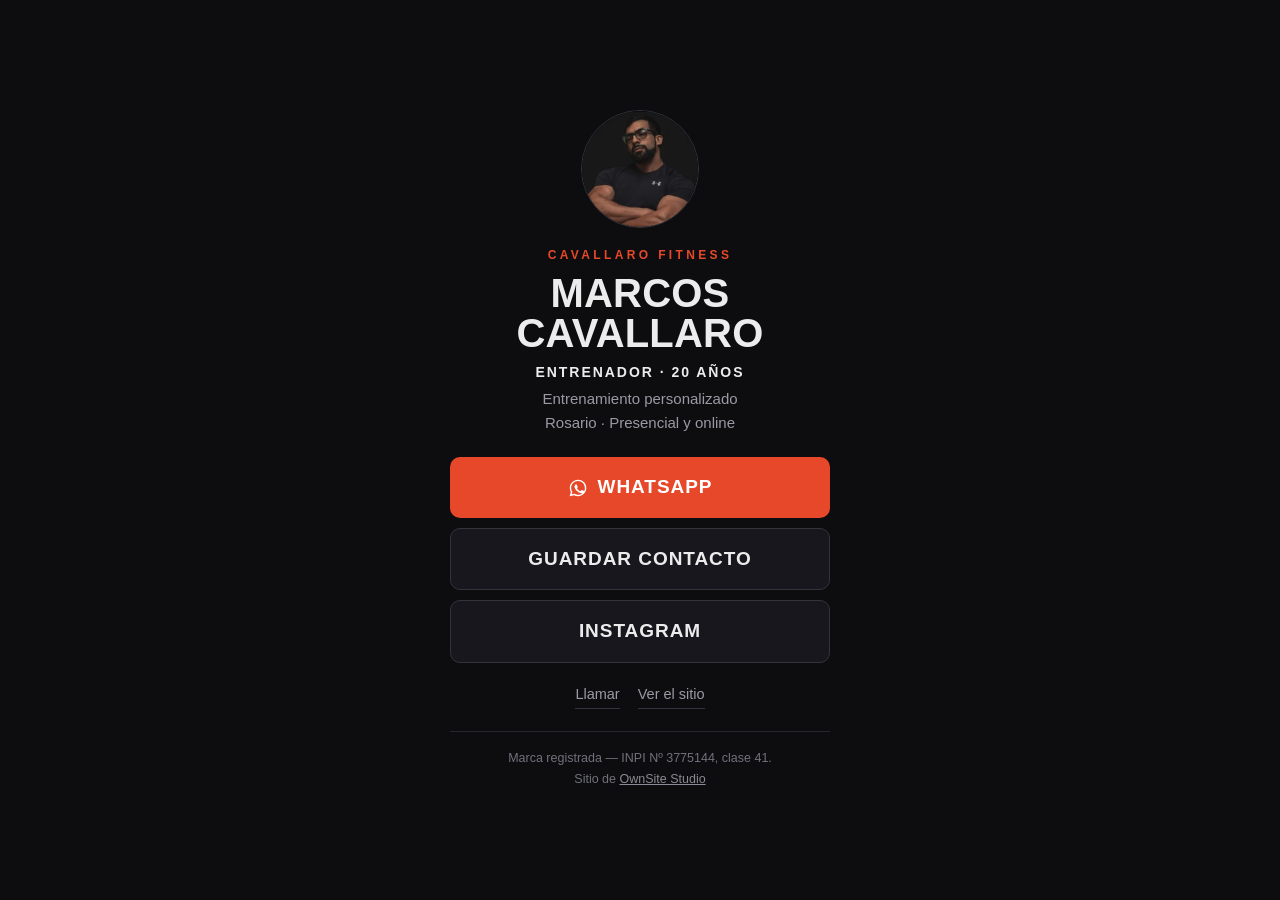
==== tarjeta/index.html @ d70a86bc "V1 del sitio de Cavallaro Fitness Dos páginas estáticas derivadas del expediente de investigación y " ====
<!doctype html>
<html lang="es-AR">
<head>
<meta charset="utf-8">
<meta name="viewport" content="width=device-width, initial-scale=1, viewport-fit=cover">

<!-- ═══ V1 EN REVISIÓN — quitar esta línea para indexar (ver DEPLOY.md) ═══ -->
<meta name="robots" content="noindex, nofollow">

<title>Marcos Cavallaro | Contacto</title>
<meta name="description" content="Contacto de Marcos Cavallaro — Cavallaro Fitness. Entrenamiento personalizado, presencial en Rosario y online. WhatsApp e Instagram.">
<link rel="canonical" href="https://hernancapucci.github.io/cavallaro-fitness/tarjeta/">

<meta property="og:type" content="profile">
<meta property="og:locale" content="es_AR">
<meta property="og:site_name" content="Cavallaro Fitness">
<meta property="og:title" content="Marcos Cavallaro | Contacto">
<meta property="og:description" content="Entrenador. Entrenamiento personalizado, presencial en Rosario y online.">
<meta property="og:url" content="https://hernancapucci.github.io/cavallaro-fitness/tarjeta/">
<meta property="og:image" content="https://hernancapucci.github.io/cavallaro-fitness/assets/img/og.jpg">
<meta property="og:image:width" content="1200">
<meta property="og:image:height" content="630">
<meta name="twitter:card" content="summary_large_image">

<meta name="theme-color" content="#0d0d10">
<link rel="icon" href="../assets/img/favicon.svg" type="image/svg+xml">
<link rel="apple-touch-icon" href="../assets/img/apple-touch-icon.png">

<style>
@font-face{font-family:'Barlow Condensed';src:url('../assets/fonts/barlow-condensed-600.woff2') format('woff2');font-weight:600;font-style:normal;font-display:swap}
@font-face{font-family:'Barlow Condensed';src:url('../assets/fonts/barlow-condensed-700.woff2') format('woff2');font-weight:700;font-style:normal;font-display:swap}
:root{--bg:#0d0d10;--card:#17171d;--line:#26262e;--line2:#33333d;--tx:#ececed;--mut:#9a9aa4;--acc:#e8482a;--acc2:#ff6a3d;
--disp:'Barlow Condensed',"Helvetica Neue",Arial,sans-serif;--body:-apple-system,BlinkMacSystemFont,"Segoe UI",Roboto,"Helvetica Neue",Arial,sans-serif}
*,*::before,*::after{box-sizing:border-box}
html{-webkit-text-size-adjust:100%}
body{margin:0;background:var(--bg);color:var(--tx);font-family:var(--body);font-size:16px;line-height:1.6;-webkit-font-smoothing:antialiased;
display:flex;flex-direction:column;align-items:center;justify-content:center;min-height:100svh;padding:26px 18px calc(26px + env(safe-area-inset-bottom))}
img{max-width:100%;height:auto;display:block}
.card{width:100%;max-width:380px;text-align:center}
.ph{width:118px;height:118px;margin:0 auto 18px;border-radius:50%;overflow:hidden;border:1px solid var(--line2);background:#000}
.ph img{width:100%;height:100%;object-fit:cover}
.brand{font-family:var(--disp);font-weight:700;text-transform:uppercase;letter-spacing:.28em;font-size:12px;color:var(--acc);margin:0 0 8px}
h1{font-family:var(--disp);font-weight:700;text-transform:uppercase;font-size:40px;line-height:1;letter-spacing:.005em;margin:0 0 8px}
.role{font-family:var(--disp);font-weight:600;text-transform:uppercase;letter-spacing:.14em;font-size:14px;color:var(--tx);margin:0 0 4px}
.svc{color:var(--mut);font-size:15px;margin:0 0 22px}
.acts{display:flex;flex-direction:column;gap:10px;margin-bottom:20px}
.btn{display:flex;align-items:center;justify-content:center;gap:10px;font-family:var(--disp);font-weight:700;text-transform:uppercase;letter-spacing:.05em;font-size:19px;text-decoration:none;padding:15px 20px;border-radius:10px;min-height:54px}
.btn svg{width:20px;height:20px;flex:none;fill:currentColor}
.btn-p{background:var(--acc);color:#fff}
.btn-p:hover{background:var(--acc2)}
.btn-s{background:var(--card);color:var(--tx);border:1px solid var(--line2)}
.btn-s:hover{border-color:var(--mut)}
.links{display:flex;gap:18px;justify-content:center;flex-wrap:wrap;font-size:14.5px;margin-bottom:22px}
.links a{color:var(--mut);text-decoration:none;border-bottom:1px solid var(--line2);padding-bottom:2px}
.links a:hover{color:var(--tx)}
.foot{border-top:1px solid var(--line);padding-top:16px;color:#71717b;font-size:12.5px;line-height:1.7}
.foot a{color:#8a8a94}
</style>
</head>
<body>

<main class="card">
  <div class="ph">
    <picture>
      <source srcset="../assets/img/retrato-320.webp" type="image/webp">
      <img src="../assets/img/retrato-320.jpg" width="320" height="320" alt="Marcos Cavallaro." fetchpriority="high">
    </picture>
  </div>

  <p class="brand">Cavallaro Fitness</p>
  <h1>Marcos Cavallaro</h1>
  <p class="role">Entrenador · 20 años</p>
  <p class="svc">Entrenamiento personalizado<br>Rosario · Presencial y online</p>

  <div class="acts">
    <a class="btn btn-p" data-cta="tarjeta-whatsapp" href="https://wa.me/5493413357925?text=Hola%20Marcos%2C%20me%20lleg%C3%B3%20tu%20tarjeta%20y%20quer%C3%ADa%20consultarte%20por%20entrenamiento." target="_blank" rel="noopener">
      <svg viewBox="0 0 24 24" aria-hidden="true"><path d="M12.04 2C6.58 2 2.13 6.45 2.13 11.91c0 1.75.46 3.45 1.32 4.95L2 22l5.25-1.38a9.9 9.9 0 0 0 4.79 1.22h.01c5.46 0 9.91-4.45 9.91-9.91 0-2.65-1.03-5.14-2.9-7.01A9.82 9.82 0 0 0 12.04 2zm0 1.67c2.2 0 4.27.86 5.83 2.42a8.2 8.2 0 0 1 2.41 5.82c0 4.54-3.7 8.24-8.25 8.24a8.24 8.24 0 0 1-4.2-1.15l-.3-.18-3.12.82.83-3.04-.2-.31a8.2 8.2 0 0 1-1.26-4.38c0-4.54 3.7-8.24 8.26-8.24zm-2.5 4.1c-.19 0-.5.07-.76.35-.26.29-1 .98-1 2.38s1.03 2.76 1.17 2.95c.14.19 2 3.05 4.85 4.16 2.37.93 2.85.75 3.36.7.51-.05 1.65-.67 1.88-1.32.23-.65.23-1.21.16-1.33-.07-.11-.26-.18-.54-.32-.28-.14-1.65-.81-1.9-.9-.26-.1-.44-.14-.63.14-.19.28-.72.9-.88 1.09-.16.19-.32.21-.6.07-.28-.14-1.18-.44-2.25-1.39-.83-.74-1.39-1.65-1.55-1.93-.16-.28-.02-.43.12-.57.13-.13.28-.33.42-.5.14-.16.19-.28.28-.47.09-.19.05-.35-.02-.49-.07-.14-.62-1.52-.87-2.08-.21-.48-.43-.49-.62-.5h-.53z"/></svg>
      WhatsApp
    </a>
    <a class="btn btn-s" data-cta="vcard" href="../marcos-cavallaro.vcf" download="marcos-cavallaro.vcf" type="text/vcard">Guardar contacto</a>
    <a class="btn btn-s" data-cta="tarjeta-instagram" href="https://www.instagram.com/cavallarofitness/" target="_blank" rel="me noopener">Instagram</a>
  </div>

  <nav class="links">
    <a href="tel:+5493413357925" data-cta="tarjeta-tel">Llamar</a>
    <a href="../" data-cta="tarjeta-sitio">Ver el sitio</a>
  </nav>

  <div class="foot">
    Marca registrada — INPI Nº 3775144, clase 41.<br>
    Sitio de <a href="https://ownsitestudio.com" target="_blank" rel="noopener nofollow">OwnSite Studio</a>
  </div>
</main>

<script type="application/ld+json">
{
  "@context": "https://schema.org",
  "@graph": [
    {
      "@type": "WebPage",
      "@id": "https://hernancapucci.github.io/cavallaro-fitness/tarjeta/#webpage",
      "url": "https://hernancapucci.github.io/cavallaro-fitness/tarjeta/",
      "name": "Marcos Cavallaro | Contacto",
      "isPartOf": { "@id": "https://hernancapucci.github.io/cavallaro-fitness/#website" },
      "about": { "@id": "https://hernancapucci.github.io/cavallaro-fitness/#marcos" },
      "inLanguage": "es-AR"
    },
    {
      "@type": "Person",
      "@id": "https://hernancapucci.github.io/cavallaro-fitness/#marcos",
      "name": "Marcos Cavallaro",
      "jobTitle": "Entrenador",
      "url": "https://hernancapucci.github.io/cavallaro-fitness/",
      "telephone": "+5493413357925",
      "sameAs": ["https://www.instagram.com/cavallarofitness/"]
    }
  ]
}
</script>

</body>
</html>
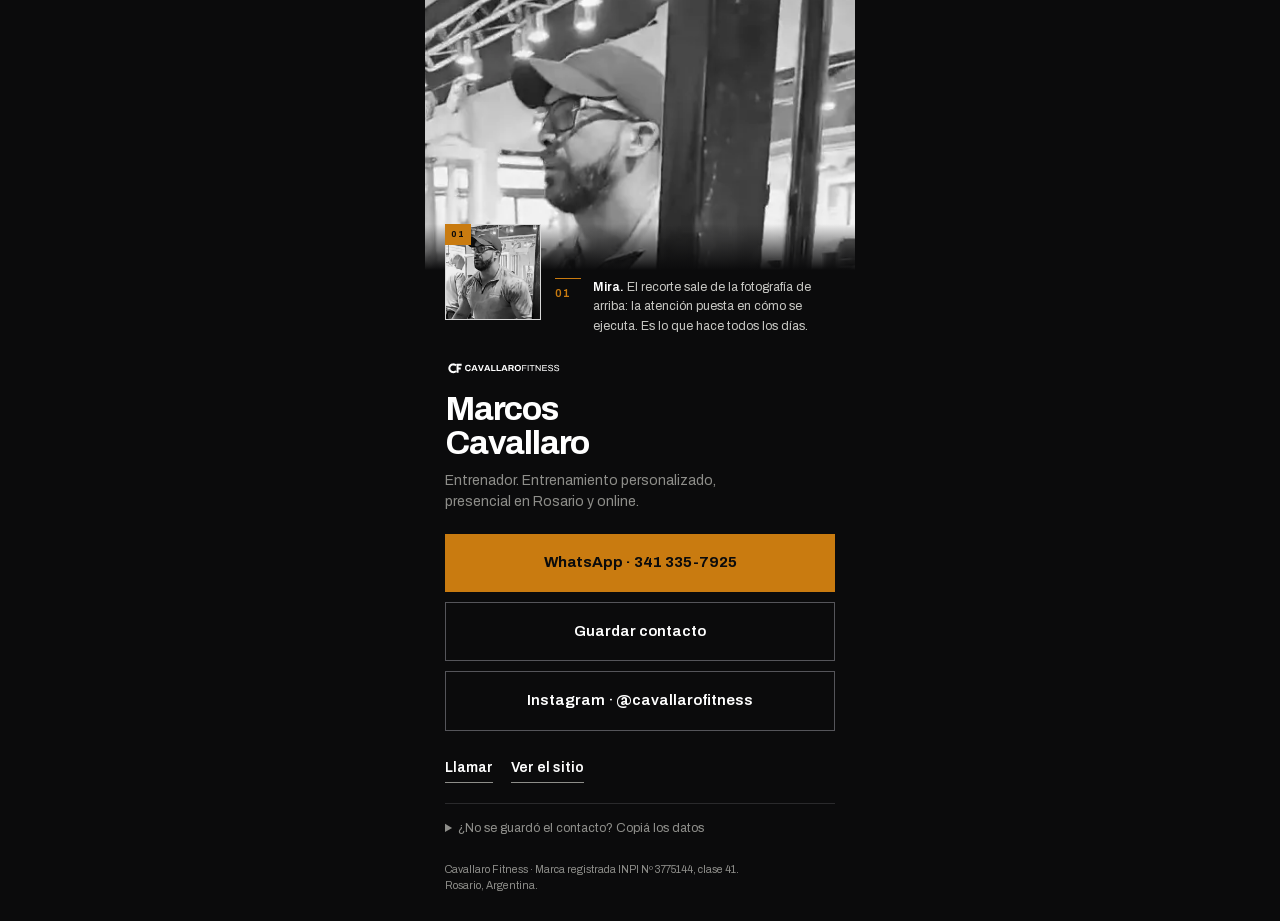
==== commit 5009f27c: "V2: reconstrucción del sitio sobre el sistema visual aprobado Reemplaza la V1 (Barlow Condensed + ro" ====
--- a/tarjeta/index.html
+++ b/tarjeta/index.html
@@ -6,89 +6,104 @@
 
 <!-- ═══ V1 EN REVISIÓN — quitar esta línea para indexar (ver DEPLOY.md) ═══ -->
 <meta name="robots" content="noindex, nofollow">
+<!-- ═════════════════════════════════════════════════════════════════════ -->
 
-<title>Marcos Cavallaro | Contacto</title>
-<meta name="description" content="Contacto de Marcos Cavallaro — Cavallaro Fitness. Entrenamiento personalizado, presencial en Rosario y online. WhatsApp e Instagram.">
+<title>Marcos Cavallaro — Tarjeta de contacto</title>
+<meta name="description" content="Tarjeta de contacto de Marcos Cavallaro — Cavallaro Fitness. Entrenador en Rosario y online. WhatsApp, guardar contacto e Instagram.">
 <link rel="canonical" href="https://hernancapucci.github.io/cavallaro-fitness/tarjeta/">
 
 <meta property="og:type" content="profile">
 <meta property="og:locale" content="es_AR">
 <meta property="og:site_name" content="Cavallaro Fitness">
-<meta property="og:title" content="Marcos Cavallaro | Contacto">
-<meta property="og:description" content="Entrenador. Entrenamiento personalizado, presencial en Rosario y online.">
+<meta property="og:title" content="Marcos Cavallaro — Tarjeta de contacto">
+<meta property="og:description" content="Entrenador. Entrenamiento personalizado en Rosario y online.">
 <meta property="og:url" content="https://hernancapucci.github.io/cavallaro-fitness/tarjeta/">
 <meta property="og:image" content="https://hernancapucci.github.io/cavallaro-fitness/assets/img/og.jpg">
 <meta property="og:image:width" content="1200">
 <meta property="og:image:height" content="630">
 <meta name="twitter:card" content="summary_large_image">
 
-<meta name="theme-color" content="#0d0d10">
+<meta name="theme-color" content="#0B0B0C">
 <link rel="icon" href="../assets/img/favicon.svg" type="image/svg+xml">
 <link rel="apple-touch-icon" href="../assets/img/apple-touch-icon.png">
 
+<link rel="preload" href="../assets/fonts/archivo-var.woff2" as="font" type="font/woff2" crossorigin>
+<link rel="stylesheet" href="../assets/css/site.css">
 <style>
-@font-face{font-family:'Barlow Condensed';src:url('../assets/fonts/barlow-condensed-600.woff2') format('woff2');font-weight:600;font-style:normal;font-display:swap}
-@font-face{font-family:'Barlow Condensed';src:url('../assets/fonts/barlow-condensed-700.woff2') format('woff2');font-weight:700;font-style:normal;font-display:swap}
-:root{--bg:#0d0d10;--card:#17171d;--line:#26262e;--line2:#33333d;--tx:#ececed;--mut:#9a9aa4;--acc:#e8482a;--acc2:#ff6a3d;
---disp:'Barlow Condensed',"Helvetica Neue",Arial,sans-serif;--body:-apple-system,BlinkMacSystemFont,"Segoe UI",Roboto,"Helvetica Neue",Arial,sans-serif}
-*,*::before,*::after{box-sizing:border-box}
-html{-webkit-text-size-adjust:100%}
-body{margin:0;background:var(--bg);color:var(--tx);font-family:var(--body);font-size:16px;line-height:1.6;-webkit-font-smoothing:antialiased;
-display:flex;flex-direction:column;align-items:center;justify-content:center;min-height:100svh;padding:26px 18px calc(26px + env(safe-area-inset-bottom))}
-img{max-width:100%;height:auto;display:block}
-.card{width:100%;max-width:380px;text-align:center}
-.ph{width:118px;height:118px;margin:0 auto 18px;border-radius:50%;overflow:hidden;border:1px solid var(--line2);background:#000}
-.ph img{width:100%;height:100%;object-fit:cover}
-.brand{font-family:var(--disp);font-weight:700;text-transform:uppercase;letter-spacing:.28em;font-size:12px;color:var(--acc);margin:0 0 8px}
-h1{font-family:var(--disp);font-weight:700;text-transform:uppercase;font-size:40px;line-height:1;letter-spacing:.005em;margin:0 0 8px}
-.role{font-family:var(--disp);font-weight:600;text-transform:uppercase;letter-spacing:.14em;font-size:14px;color:var(--tx);margin:0 0 4px}
-.svc{color:var(--mut);font-size:15px;margin:0 0 22px}
-.acts{display:flex;flex-direction:column;gap:10px;margin-bottom:20px}
-.btn{display:flex;align-items:center;justify-content:center;gap:10px;font-family:var(--disp);font-weight:700;text-transform:uppercase;letter-spacing:.05em;font-size:19px;text-decoration:none;padding:15px 20px;border-radius:10px;min-height:54px}
-.btn svg{width:20px;height:20px;flex:none;fill:currentColor}
-.btn-p{background:var(--acc);color:#fff}
-.btn-p:hover{background:var(--acc2)}
-.btn-s{background:var(--card);color:var(--tx);border:1px solid var(--line2)}
-.btn-s:hover{border-color:var(--mut)}
-.links{display:flex;gap:18px;justify-content:center;flex-wrap:wrap;font-size:14.5px;margin-bottom:22px}
-.links a{color:var(--mut);text-decoration:none;border-bottom:1px solid var(--line2);padding-bottom:2px}
-.links a:hover{color:var(--tx)}
-.foot{border-top:1px solid var(--line);padding-top:16px;color:#71717b;font-size:12.5px;line-height:1.7}
-.foot a{color:#8a8a94}
+  body{display:flex;flex-direction:column;min-height:100svh}
+  .tarjeta{width:100%;max-width:430px;margin:0 auto;flex:1;display:flex;flex-direction:column}
+  .tarjeta .escena{position:relative;background:#000}
+  .tarjeta .escena .foto{height:min(34vh,270px);min-height:190px;object-position:50% 20%}
+  .tarjeta .banda{position:relative;margin-top:-46px;padding:0 20px 4px;z-index:2;
+    background:linear-gradient(rgba(11,11,12,0) 0,var(--fondo) 46px)}
+  .tarjeta .recorte{width:96px;height:96px}
+    .tarjeta .banda .nota{padding-top:54px}
+  .tarjeta .cuerpo{padding:20px 20px calc(26px + env(safe-area-inset-bottom))}
+  .tarjeta .cuerpo img.firma{height:16px;width:auto}
+  .tarjeta h1{font-size:34px;font-weight:700;letter-spacing:-.035em;line-height:1;margin-top:16px}
+  .tarjeta .of{font-size:14px;color:var(--sec);margin-top:10px;line-height:1.5}
+  .tarjeta .cta{margin-top:10px}
+  .tarjeta .cta:first-of-type{margin-top:22px}
+  .tarjeta .otros{display:flex;flex-wrap:wrap;gap:18px;margin-top:20px;font-size:13px}
+  .tarjeta details{margin-top:20px;border-top:1px solid var(--linea);padding-top:14px}
+  .tarjeta summary{font-size:12.5px;color:var(--sec);cursor:pointer}
+  .tarjeta details .plano{font-size:13px;color:#D8D8D4;line-height:1.7;margin-top:10px;
+    user-select:all;-webkit-user-select:all}
+  .tarjeta .legal{font-size:10.5px;color:var(--sec);margin-top:22px;line-height:1.6}
 </style>
 </head>
+
 <body>
-
-<main class="card">
-  <div class="ph">
-    <picture>
-      <source srcset="../assets/img/retrato-320.webp" type="image/webp">
-      <img src="../assets/img/retrato-320.jpg" width="320" height="320" alt="Marcos Cavallaro." fetchpriority="high">
-    </picture>
+<main class="tarjeta">
+  <div class="escena">
+    <img class="foto" src="../assets/img/marcos.webp" width="470" height="570" fetchpriority="high"
+         alt="Marcos Cavallaro de perfil, con gorra y anteojos, en el gimnasio.">
   </div>
 
-  <p class="brand">Cavallaro Fitness</p>
-  <h1>Marcos Cavallaro</h1>
-  <p class="role">Entrenador · 20 años</p>
-  <p class="svc">Entrenamiento personalizado<br>Rosario · Presencial y online</p>
-
-  <div class="acts">
-    <a class="btn btn-p" data-cta="tarjeta-whatsapp" href="https://wa.me/5493413357925?text=Hola%20Marcos%2C%20me%20lleg%C3%B3%20tu%20tarjeta%20y%20quer%C3%ADa%20consultarte%20por%20entrenamiento." target="_blank" rel="noopener">
-      <svg viewBox="0 0 24 24" aria-hidden="true"><path d="M12.04 2C6.58 2 2.13 6.45 2.13 11.91c0 1.75.46 3.45 1.32 4.95L2 22l5.25-1.38a9.9 9.9 0 0 0 4.79 1.22h.01c5.46 0 9.91-4.45 9.91-9.91 0-2.65-1.03-5.14-2.9-7.01A9.82 9.82 0 0 0 12.04 2zm0 1.67c2.2 0 4.27.86 5.83 2.42a8.2 8.2 0 0 1 2.41 5.82c0 4.54-3.7 8.24-8.25 8.24a8.24 8.24 0 0 1-4.2-1.15l-.3-.18-3.12.82.83-3.04-.2-.31a8.2 8.2 0 0 1-1.26-4.38c0-4.54 3.7-8.24 8.26-8.24zm-2.5 4.1c-.19 0-.5.07-.76.35-.26.29-1 .98-1 2.38s1.03 2.76 1.17 2.95c.14.19 2 3.05 4.85 4.16 2.37.93 2.85.75 3.36.7.51-.05 1.65-.67 1.88-1.32.23-.65.23-1.21.16-1.33-.07-.11-.26-.18-.54-.32-.28-.14-1.65-.81-1.9-.9-.26-.1-.44-.14-.63.14-.19.28-.72.9-.88 1.09-.16.19-.32.21-.6.07-.28-.14-1.18-.44-2.25-1.39-.83-.74-1.39-1.65-1.55-1.93-.16-.28-.02-.43.12-.57.13-.13.28-.33.42-.5.14-.16.19-.28.28-.47.09-.19.05-.35-.02-.49-.07-.14-.62-1.52-.87-2.08-.21-.48-.43-.49-.62-.5h-.53z"/></svg>
-      WhatsApp
-    </a>
-    <a class="btn btn-s" data-cta="vcard" href="../marcos-cavallaro.vcf" download="marcos-cavallaro.vcf" type="text/vcard">Guardar contacto</a>
-    <a class="btn btn-s" data-cta="tarjeta-instagram" href="https://www.instagram.com/cavallarofitness/" target="_blank" rel="me noopener">Instagram</a>
+  <div class="banda">
+    <figure class="gram">
+      <div class="recorte">
+        <img src="../assets/img/recorte-mirada.webp" width="310" height="310"
+             alt="Detalle recortado de la misma fotografía: el rostro de Marcos con la atención puesta en la ejecución.">
+        <span class="n" aria-hidden="true">01</span>
+      </div>
+      <figcaption class="nota">
+        <span class="n" aria-hidden="true">01</span>
+        <p><b>Mira.</b> El recorte sale de la fotografía de arriba: la atención puesta en cómo se
+          ejecuta. Es lo que hace todos los días.</p>
+      </figcaption>
+    </figure>
   </div>
 
-  <nav class="links">
-    <a href="tel:+5493413357925" data-cta="tarjeta-tel">Llamar</a>
-    <a href="../" data-cta="tarjeta-sitio">Ver el sitio</a>
-  </nav>
+  <div class="cuerpo">
+    <img class="firma" src="../assets/img/cf-firma-neg.svg" width="773" height="105"
+         alt="Cavallaro Fitness">
+    <h1>Marcos<br>Cavallaro</h1>
+    <p class="of">Entrenador. Entrenamiento personalizado,<br>presencial en Rosario y online.</p>
 
-  <div class="foot">
-    Marca registrada — INPI Nº 3775144, clase 41.<br>
-    Sitio de <a href="https://ownsitestudio.com" target="_blank" rel="noopener nofollow">OwnSite Studio</a>
+    <a class="cta" href="https://wa.me/5493413357925?text=Hola%20Marcos%2C%20llegu%C3%A9%20por%20tu%20tarjeta%20y%20quer%C3%ADa%20consultarte%20por%20entrenamiento."
+       target="_blank" rel="noopener" data-cta="tarjeta-wa">WhatsApp · 341 335-7925</a>
+    <a class="cta linea" href="../marcos-cavallaro.vcf" type="text/vcard"
+       download="marcos-cavallaro.vcf" data-cta="vcard">Guardar contacto</a>
+    <a class="cta linea" href="https://www.instagram.com/cavallarofitness/" target="_blank"
+       rel="me noopener" data-cta="tarjeta-ig">Instagram · @cavallarofitness</a>
+
+    <p class="otros">
+      <a class="enl" href="tel:+5493413357925" data-cta="llamar">Llamar</a>
+      <a class="enl" href="../" data-cta="sitio">Ver el sitio</a>
+    </p>
+
+    <details>
+      <summary>¿No se guardó el contacto? Copiá los datos</summary>
+      <p class="plano">Marcos Cavallaro<br>
+        Cavallaro Fitness — Entrenador<br>
+        +54 9 341 335-7925<br>
+        instagram.com/cavallarofitness<br>
+        hernancapucci.github.io/cavallaro-fitness/</p>
+    </details>
+
+    <p class="legal">Cavallaro Fitness · Marca registrada INPI Nº 3775144, clase 41.<br>
+      Rosario, Argentina.</p>
   </div>
 </main>
 
@@ -100,7 +115,8 @@
       "@type": "WebPage",
       "@id": "https://hernancapucci.github.io/cavallaro-fitness/tarjeta/#webpage",
       "url": "https://hernancapucci.github.io/cavallaro-fitness/tarjeta/",
-      "name": "Marcos Cavallaro | Contacto",
+      "name": "Marcos Cavallaro — Tarjeta de contacto",
+      "description": "Tarjeta de contacto de Marcos Cavallaro — Cavallaro Fitness. Entrenador en Rosario y online.",
       "isPartOf": { "@id": "https://hernancapucci.github.io/cavallaro-fitness/#website" },
       "about": { "@id": "https://hernancapucci.github.io/cavallaro-fitness/#marcos" },
       "inLanguage": "es-AR"
@@ -112,7 +128,20 @@
       "jobTitle": "Entrenador",
       "url": "https://hernancapucci.github.io/cavallaro-fitness/",
       "telephone": "+5493413357925",
-      "sameAs": ["https://www.instagram.com/cavallarofitness/"]
+      "email": "marcoscavallaro81@gmail.com",
+      "sameAs": ["https://www.instagram.com/cavallarofitness/"],
+      "brand": { "@id": "https://hernancapucci.github.io/cavallaro-fitness/#marca" }
+    },
+    {
+      "@type": "Brand",
+      "@id": "https://hernancapucci.github.io/cavallaro-fitness/#marca",
+      "name": "Cavallaro Fitness",
+      "identifier": {
+        "@type": "PropertyValue",
+        "propertyID": "INPI-AR",
+        "value": "3775144",
+        "description": "Marca registrada en el INPI (Argentina), clase 41, concedida el 26/12/2025."
+      }
     }
   ]
 }
--- a/assets/css/site.css
+++ b/assets/css/site.css
@@ -0,0 +1,265 @@
+/* ═══════════════════════════════════════════════════════════════════════════
+   CAVALLARO FITNESS · hoja de producción
+   Traducción de la hoja aprobada en 05-SISTEMA-VISUAL/D-sintesis/dir_d.py
+   + F-integracion/dir_f.py + dosis-cromatica.
+   Se compone a 390 y se amplía; no se reduce desde 1160.
+   ═══════════════════════════════════════════════════════════════════════════ */
+
+@font-face{
+  font-family:Archivo;
+  src:url('../fonts/archivo-var.woff2') format('woff2');
+  font-weight:100 900;
+  font-display:swap;
+}
+
+:root{
+  --fondo:#0B0B0C;   --sup:#141416;    --papel:#ECECE9;
+  --linea:#2A2A2C;   --linea-p:#CFCFC9;
+  --txt:#FFFFFF;     --txt-p:#0B0B0C;
+  --sec:#8E8E8A;     --sec-p:#56564F;  --nota:#C6C6C2;
+  --ambar:#C97B10;                      /* valor provisional de trabajo */
+  --w:1160px;        --pad:20px;
+  --fam:Archivo,"Helvetica Neue",Helvetica,Arial,sans-serif;
+}
+
+/* ── reset acotado ── */
+*,*::before,*::after{box-sizing:border-box}
+html{-webkit-text-size-adjust:100%;scroll-behavior:smooth}
+body{margin:0;background:var(--fondo);color:var(--txt);font-family:var(--fam);
+  font-size:16px;line-height:1.7;-webkit-font-smoothing:antialiased;
+  overflow-x:hidden}
+img,svg{display:block;max-width:100%}
+h1,h2,h3,h4,p,figure,figcaption,dl,dd,blockquote{margin:0}
+ul,ol{margin:0;padding:0;list-style:none}
+a{color:inherit;text-decoration:none}
+:focus-visible{outline:2px solid var(--ambar);outline-offset:3px}
+.papel :focus-visible{outline-color:var(--txt-p)}
+.tnum{font-variant-numeric:tabular-nums}
+
+.saltar{position:absolute;width:1px;height:1px;overflow:hidden;clip-path:inset(50%);
+  white-space:nowrap;background:var(--ambar);color:var(--fondo);font-weight:700;z-index:99}
+.saltar:focus{position:fixed;left:8px;top:8px;width:auto;height:auto;clip-path:none;
+  padding:12px 18px}
+
+/* ── rejilla ── */
+.w{width:100%;max-width:var(--w);margin:0 auto;padding:0 var(--pad)}
+.sec{padding:44px 0;border-top:1px solid var(--linea)}
+.papel{background:var(--papel);color:var(--txt-p);border-top:0}
+.papel .eti{color:var(--sec-p)}
+
+.eti{font-size:10px;font-weight:600;letter-spacing:.2em;text-transform:uppercase;
+  color:var(--sec);margin-bottom:12px}
+h2.st{font-size:24px;font-weight:700;letter-spacing:-.03em;line-height:1.08;
+  max-width:15em;margin-bottom:20px}
+.intro{font-size:14.5px;color:var(--sec);line-height:1.65;max-width:30em}
+.papel .intro{color:var(--sec-p)}
+
+/* ═══ barra ═══ */
+.barra{border-bottom:1px solid var(--linea)}
+.barra .w{display:flex;align-items:center;justify-content:space-between;
+  padding-top:14px;padding-bottom:14px}
+.barra .marca{display:block;color:var(--txt)}
+.barra .marca img{height:17px;width:auto}
+.barra nav{display:none}
+
+/* ═══ la gramática: nada se dibuja encima de la fotografía ═══ */
+.foto{width:100%;height:100%;object-fit:cover;background:#000}
+.gram{display:flex;gap:14px;align-items:flex-start}
+.recorte{position:relative;flex:0 0 auto;width:118px;height:118px;
+  border:1px solid rgba(255,255,255,.85);background:#000}
+.papel .recorte{border-color:var(--txt-p)}
+.recorte img{width:100%;height:100%;object-fit:cover}
+.recorte .n{position:absolute;left:-1px;top:-1px;background:var(--ambar);color:var(--fondo);
+  font-size:9px;font-weight:700;letter-spacing:.1em;padding:3px 6px}
+.papel .recorte .n{background:var(--txt-p);color:var(--papel)}
+.nota{display:grid;grid-template-columns:26px 1fr;gap:12px;align-items:start}
+.nota .n{font-size:10px;font-weight:700;letter-spacing:.08em;color:var(--ambar);
+  border-top:1px solid var(--ambar);padding-top:6px;font-variant-numeric:tabular-nums}
+.papel .nota .n{color:var(--txt-p);border-color:var(--txt-p)}
+.nota p{font-size:12.5px;line-height:1.55;color:var(--nota)}
+.papel .nota p{color:var(--sec-p)}
+.nota b{color:var(--txt);font-weight:600}
+.papel .nota b{color:var(--txt-p)}
+
+/* ═══ acciones ═══ */
+.cta{display:block;text-align:center;background:var(--ambar);color:var(--fondo);
+  font-size:15px;font-weight:700;padding:16px 24px;min-height:52px;
+  transition:background .15s ease}
+.cta:hover{background:#B36C0D}
+.cta.linea{background:none;color:var(--txt);border:1px solid #55555A;font-weight:600}
+.cta.linea:hover{background:rgba(255,255,255,.06);border-color:#8E8E8A}
+.enl{display:inline-block;font-size:14px;font-weight:600;
+  box-shadow:inset 0 -1px 0 0 var(--sec);padding:5px 0 4px}
+.enl:hover{box-shadow:inset 0 -1px 0 0 var(--txt)}
+.papel .enl{box-shadow:inset 0 -1px 0 0 var(--sec-p)}
+.papel .enl:hover{box-shadow:inset 0 -1px 0 0 var(--txt-p)}
+
+/* ═══ 1 · HERO ═══ */
+.hero{background:#000}
+.hero .escena{position:relative;background:#000}
+.hero .escena .foto{height:min(56vh,440px);min-height:320px;object-position:62% 26%}
+.hero .cap{position:relative;margin-top:-96px;padding-top:70px;
+  background:linear-gradient(rgba(11,11,12,0) 0,var(--fondo) 84px)}
+.hero .eti{color:rgba(255,255,255,.82)}
+.hero h1{font-weight:700;letter-spacing:-.035em;line-height:.94;font-size:40px;margin-top:4px}
+.hero h1 .of{display:block;font-size:14px;font-weight:400;letter-spacing:0;
+  line-height:1.5;color:#B4B4B0;margin-top:14px;max-width:26em}
+.hero .accion{margin-top:26px}
+.hero .dif{font-size:18px;font-weight:500;line-height:1.35;max-width:20em}
+.hero .dif em{display:block;font-style:normal;color:#B4B4B0;margin-top:6px}
+.hero .gram{margin-top:22px}
+.hero .cta{margin-top:24px}
+
+/* ═══ 2 · CÓMO TRABAJO ═══ */
+.tiempo{display:grid;grid-template-columns:28px 1fr;gap:12px;padding:18px 0;
+  border-top:1px solid var(--linea)}
+.tiempo .n{font-size:11px;font-weight:700;letter-spacing:.08em;color:var(--sec);
+  padding-top:5px;font-variant-numeric:tabular-nums}
+.tiempo h3{font-size:19px;font-weight:600;letter-spacing:-.015em;line-height:1.2}
+.tiempo p{font-size:13.5px;color:var(--sec);margin-top:6px;line-height:1.6;max-width:32em}
+.tiempo .fr{font-size:10px;font-weight:600;letter-spacing:.16em;text-transform:uppercase;
+  color:var(--sec);margin-top:8px}
+.ciclo{border-left:1px solid var(--sec);padding-left:14px}
+.giran{font-size:11px;letter-spacing:.16em;text-transform:uppercase;color:var(--sec);
+  padding-top:16px;border-top:1px solid var(--linea);font-variant-numeric:tabular-nums}
+
+/* ═══ 3 · QUÉ PODÉS TRABAJAR ═══ */
+.lista{display:grid;grid-template-columns:1fr;gap:0 44px}
+.item{padding:16px 0;border-top:1px solid var(--linea)}
+.item h3{font-size:18px;font-weight:600;letter-spacing:-.015em}
+.item p{font-size:13.5px;color:var(--sec);line-height:1.6;margin-top:5px;max-width:28em}
+.marg{font-size:12.5px;color:var(--sec);line-height:1.65;border-left:1px solid var(--sec);
+  padding-left:14px;max-width:26em;margin-top:24px}
+
+/* ═══ 4 · PRESENCIAL U ONLINE ═══ */
+.dos{display:grid;grid-template-columns:1fr;gap:32px}
+.col{border-top:1.5px solid var(--txt);padding-top:16px}
+.col h3{font-size:21px;font-weight:600;letter-spacing:-.02em}
+.col .donde{font-size:14px;color:var(--sec);line-height:1.6;margin-top:8px}
+.col ul{margin-top:14px}
+.col li{font-size:13.5px;color:var(--sec);line-height:1.55;padding:9px 0;
+  border-bottom:1px solid var(--linea)}
+.col .cta{margin-top:18px}
+
+/* ═══ 5 · RESULTADOS · territorio papel · evidencia ═══ */
+.ficha{border-top:1.5px solid var(--txt-p);margin-top:4px}
+.fila{display:grid;grid-template-columns:1fr auto;gap:2px 10px;padding:11px 0;
+  border-bottom:1px solid var(--linea-p);font-size:14.5px;align-items:baseline}
+.fila .k{grid-column:1/-1;font-size:10px;font-weight:600;letter-spacing:.14em;
+  text-transform:uppercase;color:var(--sec-p);margin-bottom:1px}
+.fila .p{font-size:10.5px;font-weight:600;letter-spacing:.1em;text-transform:uppercase;
+  text-align:right;color:var(--sec-p);font-variant-numeric:tabular-nums;white-space:nowrap}
+.evid-gram{margin-top:26px}
+.reserv{border:1px dashed #C4C4BE;padding:18px 20px;color:var(--sec-p);font-size:12.5px;
+  line-height:1.6;max-width:34em;margin-top:26px}
+.reserv b{color:var(--txt-p)}
+
+/* ═══ 6 · MARCOS ═══ */
+.marcos{border-top:1px solid var(--linea)}
+.marcos .retrato{position:relative;background:#000}
+.marcos .retrato .foto{height:min(52vh,380px);min-height:280px;object-position:50% 22%}
+.marcos .txt{padding-top:32px;padding-bottom:44px}
+.largo p{font-size:15px;line-height:1.75;max-width:32em;color:#D8D8D4}
+.largo p+p{margin-top:14px}
+blockquote{border-left:1px solid var(--sec);padding-left:16px;margin:18px 0;
+  font-size:16px;line-height:1.55;color:var(--txt);max-width:28em}
+blockquote cite{display:block;font-style:normal;font-size:11px;letter-spacing:.14em;
+  text-transform:uppercase;color:var(--sec);margin-top:10px}
+
+/* ═══ 7 · PREGUNTAS ═══ */
+.faq{max-width:820px}
+.par{padding:18px 0;border-top:1px solid var(--linea)}
+.par h3{font-size:17px;font-weight:600;letter-spacing:-.015em;line-height:1.3}
+.par p{font-size:14.5px;color:var(--sec);line-height:1.7;margin-top:8px;max-width:34em}
+
+/* ═══ 8 · CONTACTO ═══ */
+.contacto h2{font-size:30px;font-weight:700;letter-spacing:-.03em;line-height:1.06;
+  max-width:11em;margin:8px 0 22px}
+.datos{margin-top:28px;display:grid;grid-template-columns:1fr;gap:0}
+.dato{padding:14px 0;border-top:1px solid var(--linea)}
+.dato dt{font-size:10px;font-weight:600;letter-spacing:.14em;text-transform:uppercase;
+  color:var(--sec);margin-bottom:4px}
+.dato dd{font-size:14.5px;line-height:1.6;color:#D8D8D4}
+
+.sep{margin-top:24px}
+.sep-s{margin-top:18px}
+.menor{color:var(--sec);font-size:12.5px}
+
+/* ═══ pie ═══ */
+.pie{border-top:1px solid var(--linea);padding:26px 0 32px;font-size:11.5px;
+  color:var(--sec);line-height:1.75}
+.pie .marca-pie{color:var(--txt);font-weight:600;letter-spacing:-.01em;font-size:13px}
+.pie nav{display:flex;flex-wrap:wrap;gap:18px;margin:14px 0}
+.pie nav a{box-shadow:inset 0 -1px 0 0 var(--linea);padding:6px 0 5px;display:inline-block}
+.pie nav a:hover{box-shadow:inset 0 -1px 0 0 var(--sec)}
+.pie .credito{margin-top:12px;font-size:10.5px}
+.pie .credito a{box-shadow:inset 0 -1px 0 0 var(--linea);padding:4px 0 3px;display:inline-block}
+
+/* ═══════════ 640 px ═══════════ */
+@media (min-width:640px){
+  :root{--pad:32px}
+  .sec{padding:56px 0}
+  h2.st{font-size:28px}
+  .hero .escena .foto{height:min(62vh,520px);object-position:62% 26%}
+  .hero h1{font-size:56px}
+  .hero h1 .of{font-size:15px}
+  .hero .dif{font-size:20px}
+  .lista{grid-template-columns:repeat(2,1fr)}
+  .dos{grid-template-columns:1fr 1fr;gap:44px}
+  .tiempo{grid-template-columns:34px 1fr 108px;gap:20px;align-items:baseline}
+  .tiempo .fr{text-align:right;margin-top:0}
+  .fila{grid-template-columns:168px 1fr 92px;gap:20px}
+  .fila .k{grid-column:auto;margin-bottom:0}
+  .datos{grid-template-columns:repeat(2,1fr);gap:0 44px}
+  .marcos .retrato .foto{height:420px}
+}
+
+/* ═══════════ 1000 px ═══════════ */
+@media (min-width:1000px){
+  :root{--pad:64px}
+  body{font-size:16px}
+  .sec{padding:64px 0}
+  h2.st{font-size:30px}
+  .barra nav{display:flex;gap:26px;align-items:center;font-size:11px;letter-spacing:.15em;
+    text-transform:uppercase;color:var(--sec)}
+  .barra nav a{padding:6px 0}
+  .barra nav a:hover{color:var(--txt)}
+  .barra .marca img{height:20px}
+
+  /* hero: la escena a sangre, el rótulo y la acción sobre el degradado */
+  /* la escena y el rótulo comparten celda: el texto se apoya sobre la fotografía */
+  .hero{display:grid}
+  .hero>.escena{grid-area:1/1}
+  .hero>.cap{grid-area:1/1;align-self:end;z-index:2;margin-top:0;
+    padding:120px 0 52px;
+    background:linear-gradient(rgba(11,11,12,0) 0,rgba(11,11,12,.62) 24%,rgba(11,11,12,.96) 60%)}
+  .hero .escena .foto{height:min(78vh,660px);min-height:560px}
+  .hero .cap .w{display:grid;grid-template-columns:1fr 440px;gap:48px;align-items:end}
+  .hero h1{font-size:72px}
+  .hero .accion{margin-top:0}
+  .hero .cta{display:inline-block;padding:16px 26px}
+  .hero .gram{margin-top:20px}
+  .hero .recorte{width:168px;height:168px}
+  .hero .nota p{max-width:22em}
+
+  .met{display:grid;grid-template-columns:300px 1fr;gap:56px}
+  .met h2{margin-bottom:16px}
+  .ciclo{margin-left:-20px;padding-left:20px}
+  .item p{font-size:14px}
+  .evid{display:grid;grid-template-columns:1fr 400px;gap:52px;align-items:start}
+  .evid-gram{margin-top:0}
+  .papel .recorte{width:168px;height:168px}
+  .marcos .rejilla{display:grid;grid-template-columns:480px 1fr;align-items:stretch}
+  .marcos .retrato .foto{height:100%;min-height:520px}
+  .marcos .txt{padding:56px 64px;display:flex;flex-direction:column;justify-content:center}
+  .marcos .txt .w{padding:0;max-width:none}
+  .contacto h2{font-size:38px}
+  .contacto .cta{display:inline-block;padding:18px 30px;font-size:16px}
+}
+
+/* ═══════════ movimiento ═══════════ */
+@media (prefers-reduced-motion:reduce){
+  html{scroll-behavior:auto}
+  *,*::before,*::after{animation-duration:.001ms!important;animation-iteration-count:1!important;
+    transition-duration:.001ms!important}
+}
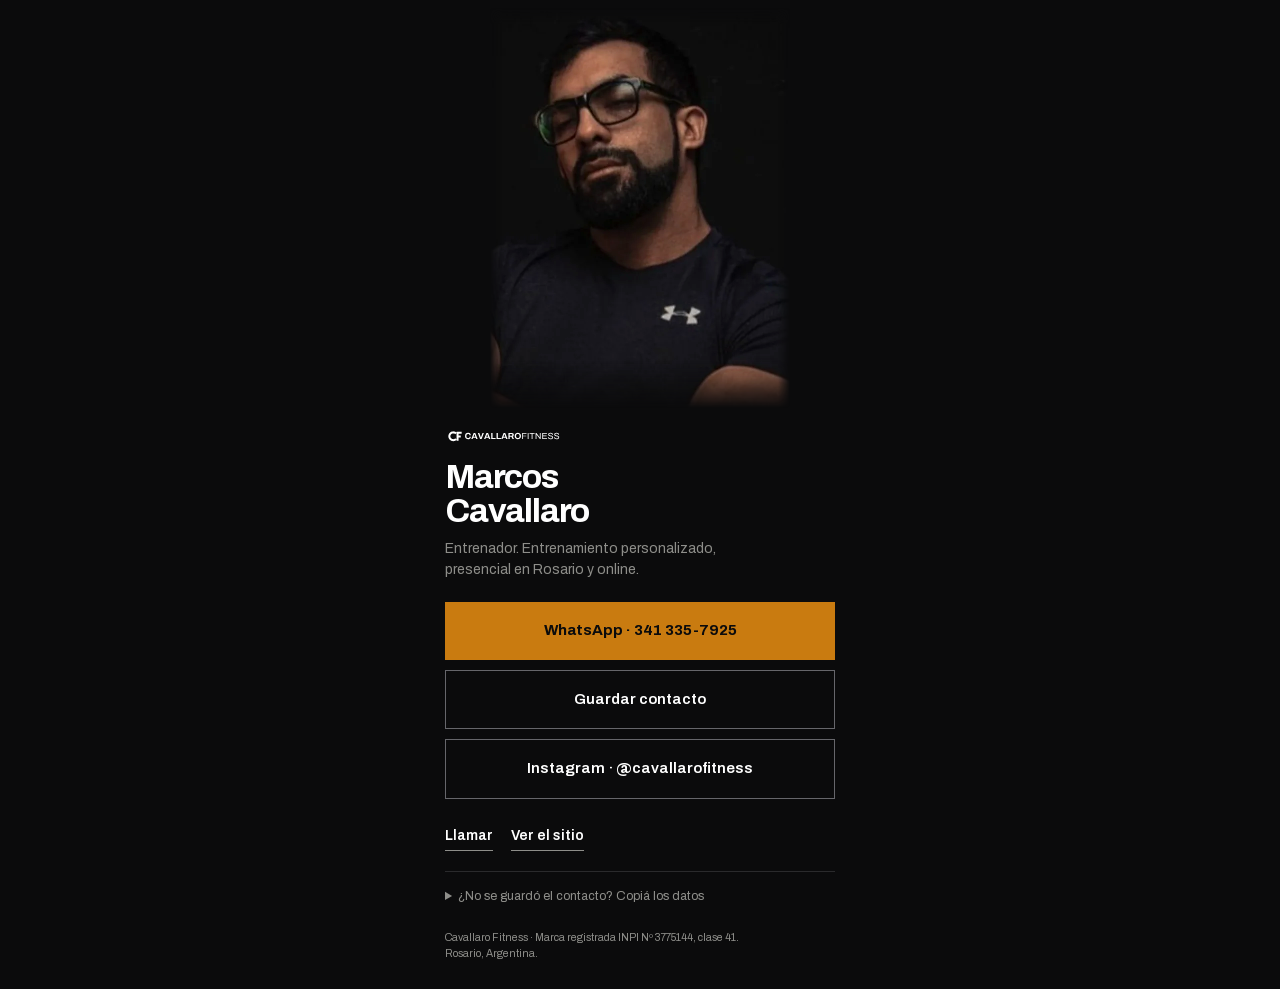
==== commit 18f5e534: "V3.2: el sitio como un único campo negro Extiende al home y a la tarjeta la lógica aprobada en la pr" ====
--- a/tarjeta/index.html
+++ b/tarjeta/index.html
@@ -32,12 +32,8 @@
 <style>
   body{display:flex;flex-direction:column;min-height:100svh}
   .tarjeta{width:100%;max-width:430px;margin:0 auto;flex:1;display:flex;flex-direction:column}
-  .tarjeta .escena{position:relative;background:#000}
-  .tarjeta .escena .foto{height:min(34vh,270px);min-height:190px;object-position:50% 20%}
-  .tarjeta .banda{position:relative;margin-top:-46px;padding:0 20px 4px;z-index:2;
-    background:linear-gradient(rgba(11,11,12,0) 0,var(--fondo) 46px)}
-  .tarjeta .recorte{width:96px;height:96px}
-    .tarjeta .banda .nota{padding-top:54px}
+  .tarjeta .retrato{padding:8px 20px 0;line-height:0}
+  .tarjeta .retrato img{width:100%;max-width:300px;height:auto;margin:0 auto}
   .tarjeta .cuerpo{padding:20px 20px calc(26px + env(safe-area-inset-bottom))}
   .tarjeta .cuerpo img.firma{height:16px;width:auto}
   .tarjeta h1{font-size:34px;font-weight:700;letter-spacing:-.035em;line-height:1;margin-top:16px}
@@ -55,24 +51,10 @@
 
 <body>
 <main class="tarjeta">
-  <div class="escena">
-    <img class="foto" src="../assets/img/marcos.webp" width="470" height="570" fetchpriority="high"
-         alt="Marcos Cavallaro de perfil, con gorra y anteojos, en el gimnasio.">
-  </div>
-
-  <div class="banda">
-    <figure class="gram">
-      <div class="recorte">
-        <img src="../assets/img/recorte-mirada.webp" width="310" height="310"
-             alt="Detalle recortado de la misma fotografía: el rostro de Marcos con la atención puesta en la ejecución.">
-        <span class="n" aria-hidden="true">01</span>
-      </div>
-      <figcaption class="nota">
-        <span class="n" aria-hidden="true">01</span>
-        <p><b>Mira.</b> El recorte sale de la fotografía de arriba: la atención puesta en cómo se
-          ejecuta. Es lo que hace todos los días.</p>
-      </figcaption>
-    </figure>
+  <div class="retrato">
+    <img class="integra" src="../assets/img/marcos-retrato.webp" width="600" height="800"
+         fetchpriority="high"
+         alt="Marcos Cavallaro, entrenador, retrato de estudio sobre fondo negro.">
   </div>
 
   <div class="cuerpo">
--- a/assets/css/site.css
+++ b/assets/css/site.css
@@ -62,11 +62,24 @@
 .barra .marca img{height:17px;width:auto}
 .barra nav{display:none}
 
+/* ═══ integración con el campo negro ═══════════════════════════════════
+   Lleva el punto de negro del archivo (#161616 medido en M-02) al del sitio
+   (#0B0B0C) y disuelve los cantos. La máscara no recorta: atenúa. Se aplica
+   sólo a la fotografía que pertenece al espacio; la que cumple función
+   documental conserva su límite. */
+.integra{filter:contrast(1.104);
+  -webkit-mask-image:linear-gradient(to bottom,transparent 0,#000 4%,#000 88%,transparent 100%),
+                     linear-gradient(to right,transparent 0,#000 4%,#000 96%,transparent 100%);
+          mask-image:linear-gradient(to bottom,transparent 0,#000 4%,#000 88%,transparent 100%),
+                     linear-gradient(to right,transparent 0,#000 4%,#000 96%,transparent 100%);
+  -webkit-mask-composite:source-in;
+          mask-composite:intersect}
+
 /* ═══ la gramática: nada se dibuja encima de la fotografía ═══ */
-.foto{width:100%;height:100%;object-fit:cover;background:#000}
+.foto{width:100%;height:100%;object-fit:cover;background:var(--fondo)}
 .gram{display:flex;gap:14px;align-items:flex-start}
 .recorte{position:relative;flex:0 0 auto;width:118px;height:118px;
-  border:1px solid rgba(255,255,255,.85);background:#000}
+  border:1px solid rgba(255,255,255,.85);background:var(--fondo)}
 .papel .recorte{border-color:var(--txt-p)}
 .recorte img{width:100%;height:100%;object-fit:cover}
 .recorte .n{position:absolute;left:-1px;top:-1px;background:var(--ambar);color:var(--fondo);
@@ -86,7 +99,7 @@
   font-size:15px;font-weight:700;padding:16px 24px;min-height:52px;
   transition:background .15s ease}
 .cta:hover{background:#B36C0D}
-.cta.linea{background:none;color:var(--txt);border:1px solid #55555A;font-weight:600}
+.cta.linea{background:none;color:var(--txt);border:1px solid #66666B;font-weight:600}
 .cta.linea:hover{background:rgba(255,255,255,.06);border-color:#8E8E8A}
 .enl{display:inline-block;font-size:14px;font-weight:600;
   box-shadow:inset 0 -1px 0 0 var(--sec);padding:5px 0 4px}
@@ -95,20 +108,16 @@
 .papel .enl:hover{box-shadow:inset 0 -1px 0 0 var(--txt-p)}
 
 /* ═══ 1 · HERO ═══ */
-.hero{background:#000}
-.hero .escena{position:relative;background:#000}
-.hero .escena .foto{height:min(56vh,440px);min-height:320px;object-position:62% 26%}
-.hero .cap{position:relative;margin-top:-96px;padding-top:70px;
-  background:linear-gradient(rgba(11,11,12,0) 0,var(--fondo) 84px)}
-.hero .eti{color:rgba(255,255,255,.82)}
-.hero h1{font-weight:700;letter-spacing:-.035em;line-height:.94;font-size:40px;margin-top:4px}
-.hero h1 .of{display:block;font-size:14px;font-weight:400;letter-spacing:0;
-  line-height:1.5;color:#B4B4B0;margin-top:14px;max-width:26em}
-.hero .accion{margin-top:26px}
-.hero .dif{font-size:18px;font-weight:500;line-height:1.35;max-width:20em}
-.hero .dif em{display:block;font-style:normal;color:#B4B4B0;margin-top:6px}
-.hero .gram{margin-top:22px}
-.hero .cta{margin-top:24px}
+.hero{padding:40px 0 0}
+.hero h1{font-weight:600;font-size:19px;letter-spacing:-.01em;line-height:1.1}
+.hero h1 .serv{display:block;font-weight:700;font-size:34px;letter-spacing:-.038em;
+  line-height:1.02;margin-top:10px;max-width:14ch}
+.hero .dif{font-size:18px;font-weight:500;line-height:1.4;color:#B4B4B0;margin-top:22px;max-width:24em}
+.hero .info{font-size:14.5px;line-height:1.55;color:var(--sec);margin-top:14px;max-width:34em}
+.hero .botones{display:flex;flex-direction:column;gap:10px;margin-top:28px}
+.hero .botones .cta{width:100%}
+.hero .retrato{margin-top:40px;line-height:0}
+.hero .retrato img{display:block;width:100%;height:auto}
 
 /* ═══ 2 · CÓMO TRABAJO ═══ */
 .tiempo{display:grid;grid-template-columns:28px 1fr;gap:12px;padding:18px 0;
@@ -155,10 +164,7 @@
 .reserv b{color:var(--txt-p)}
 
 /* ═══ 6 · MARCOS ═══ */
-.marcos{border-top:1px solid var(--linea)}
-.marcos .retrato{position:relative;background:#000}
-.marcos .retrato .foto{height:min(52vh,380px);min-height:280px;object-position:50% 22%}
-.marcos .txt{padding-top:32px;padding-bottom:44px}
+.marcos{border-top:1px solid var(--linea);padding:44px 0}
 .largo p{font-size:15px;line-height:1.75;max-width:32em;color:#D8D8D4}
 .largo p+p{margin-top:14px}
 blockquote{border-left:1px solid var(--sec);padding-left:16px;margin:18px 0;
@@ -195,15 +201,30 @@
 .pie .credito{margin-top:12px;font-size:10.5px}
 .pie .credito a{box-shadow:inset 0 -1px 0 0 var(--linea);padding:4px 0 3px;display:inline-block}
 
+/* ═══════════ pantallas de estrés · 359 px y menos ═══════════ */
+@media (max-width:359px){
+  :root{--pad:16px}
+  .gram{gap:11px}
+  .recorte{width:104px;height:104px}
+  .nota{grid-template-columns:22px 1fr;gap:9px}
+  .hero h1 .serv{font-size:30px}
+  .hero .dif{font-size:17px}
+  h2.st{font-size:22px}
+}
+
 /* ═══════════ 640 px ═══════════ */
 @media (min-width:640px){
   :root{--pad:32px}
   .sec{padding:56px 0}
   h2.st{font-size:28px}
-  .hero .escena .foto{height:min(62vh,520px);object-position:62% 26%}
-  .hero h1{font-size:56px}
-  .hero h1 .of{font-size:15px}
-  .hero .dif{font-size:20px}
+  .hero{padding-top:56px}
+  .hero h1{font-size:21px}
+  .hero h1 .serv{font-size:52px;margin-top:12px}
+  .hero .dif{font-size:20px;margin-top:26px}
+  .hero .info{font-size:15.5px}
+  .hero .botones{flex-direction:row;flex-wrap:wrap;gap:14px;margin-top:34px}
+  .hero .botones .cta{width:auto;padding:19px 34px;font-size:15.5px;min-height:60px}
+  .hero .retrato{margin-top:52px;max-width:520px}
   .lista{grid-template-columns:repeat(2,1fr)}
   .dos{grid-template-columns:1fr 1fr;gap:44px}
   .tiempo{grid-template-columns:34px 1fr 108px;gap:20px;align-items:baseline}
@@ -211,7 +232,6 @@
   .fila{grid-template-columns:168px 1fr 92px;gap:20px}
   .fila .k{grid-column:auto;margin-bottom:0}
   .datos{grid-template-columns:repeat(2,1fr);gap:0 44px}
-  .marcos .retrato .foto{height:420px}
 }
 
 /* ═══════════ 1000 px ═══════════ */
@@ -226,21 +246,12 @@
   .barra nav a:hover{color:var(--txt)}
   .barra .marca img{height:20px}
 
-  /* hero: la escena a sangre, el rótulo y la acción sobre el degradado */
-  /* la escena y el rótulo comparten celda: el texto se apoya sobre la fotografía */
-  .hero{display:grid}
-  .hero>.escena{grid-area:1/1}
-  .hero>.cap{grid-area:1/1;align-self:end;z-index:2;margin-top:0;
-    padding:120px 0 52px;
-    background:linear-gradient(rgba(11,11,12,0) 0,rgba(11,11,12,.62) 24%,rgba(11,11,12,.96) 60%)}
-  .hero .escena .foto{height:min(78vh,660px);min-height:560px}
-  .hero .cap .w{display:grid;grid-template-columns:1fr 440px;gap:48px;align-items:end}
-  .hero h1{font-size:72px}
-  .hero .accion{margin-top:0}
-  .hero .cta{display:inline-block;padding:16px 26px}
-  .hero .gram{margin-top:20px}
-  .hero .recorte{width:168px;height:168px}
-  .hero .nota p{max-width:22em}
+  /* hero: un solo eje. El texto manda; la fotografía es un objeto que
+     pertenece al mismo campo negro y no lleva nada escrito encima. */
+  .hero{padding:96px 0 104px}
+  .hero .w{display:grid;grid-template-columns:1fr 440px;gap:88px;align-items:center}
+  .hero h1 .serv{font-size:62px;max-width:13ch}
+  .hero .retrato{margin-top:0;max-width:none}
 
   .met{display:grid;grid-template-columns:300px 1fr;gap:56px}
   .met h2{margin-bottom:16px}
@@ -249,10 +260,6 @@
   .evid{display:grid;grid-template-columns:1fr 400px;gap:52px;align-items:start}
   .evid-gram{margin-top:0}
   .papel .recorte{width:168px;height:168px}
-  .marcos .rejilla{display:grid;grid-template-columns:480px 1fr;align-items:stretch}
-  .marcos .retrato .foto{height:100%;min-height:520px}
-  .marcos .txt{padding:56px 64px;display:flex;flex-direction:column;justify-content:center}
-  .marcos .txt .w{padding:0;max-width:none}
   .contacto h2{font-size:38px}
   .contacto .cta{display:inline-block;padding:18px 30px;font-size:16px}
 }
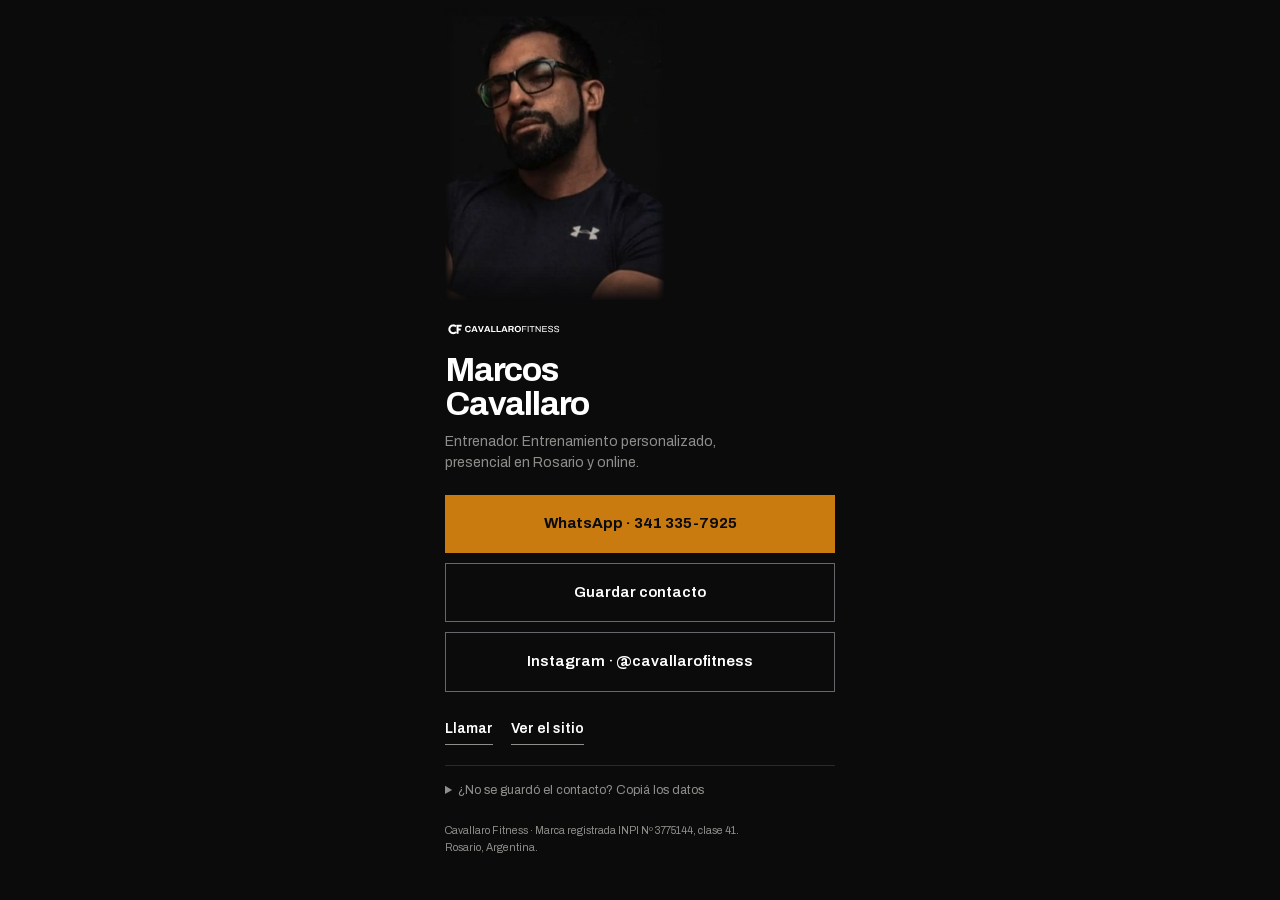
==== commit a6d26add: "Tarjeta: la fotografia deja de ser la portada completa El retrato pasa de 300 a 220 px de ancho en l" ====
--- a/tarjeta/index.html
+++ b/tarjeta/index.html
@@ -33,7 +33,7 @@
   body{display:flex;flex-direction:column;min-height:100svh}
   .tarjeta{width:100%;max-width:430px;margin:0 auto;flex:1;display:flex;flex-direction:column}
   .tarjeta .retrato{padding:8px 20px 0;line-height:0}
-  .tarjeta .retrato img{width:100%;max-width:300px;height:auto;margin:0 auto}
+  .tarjeta .retrato img{width:100%;max-width:220px;height:auto}
   .tarjeta .cuerpo{padding:20px 20px calc(26px + env(safe-area-inset-bottom))}
   .tarjeta .cuerpo img.firma{height:16px;width:auto}
   .tarjeta h1{font-size:34px;font-weight:700;letter-spacing:-.035em;line-height:1;margin-top:16px}
